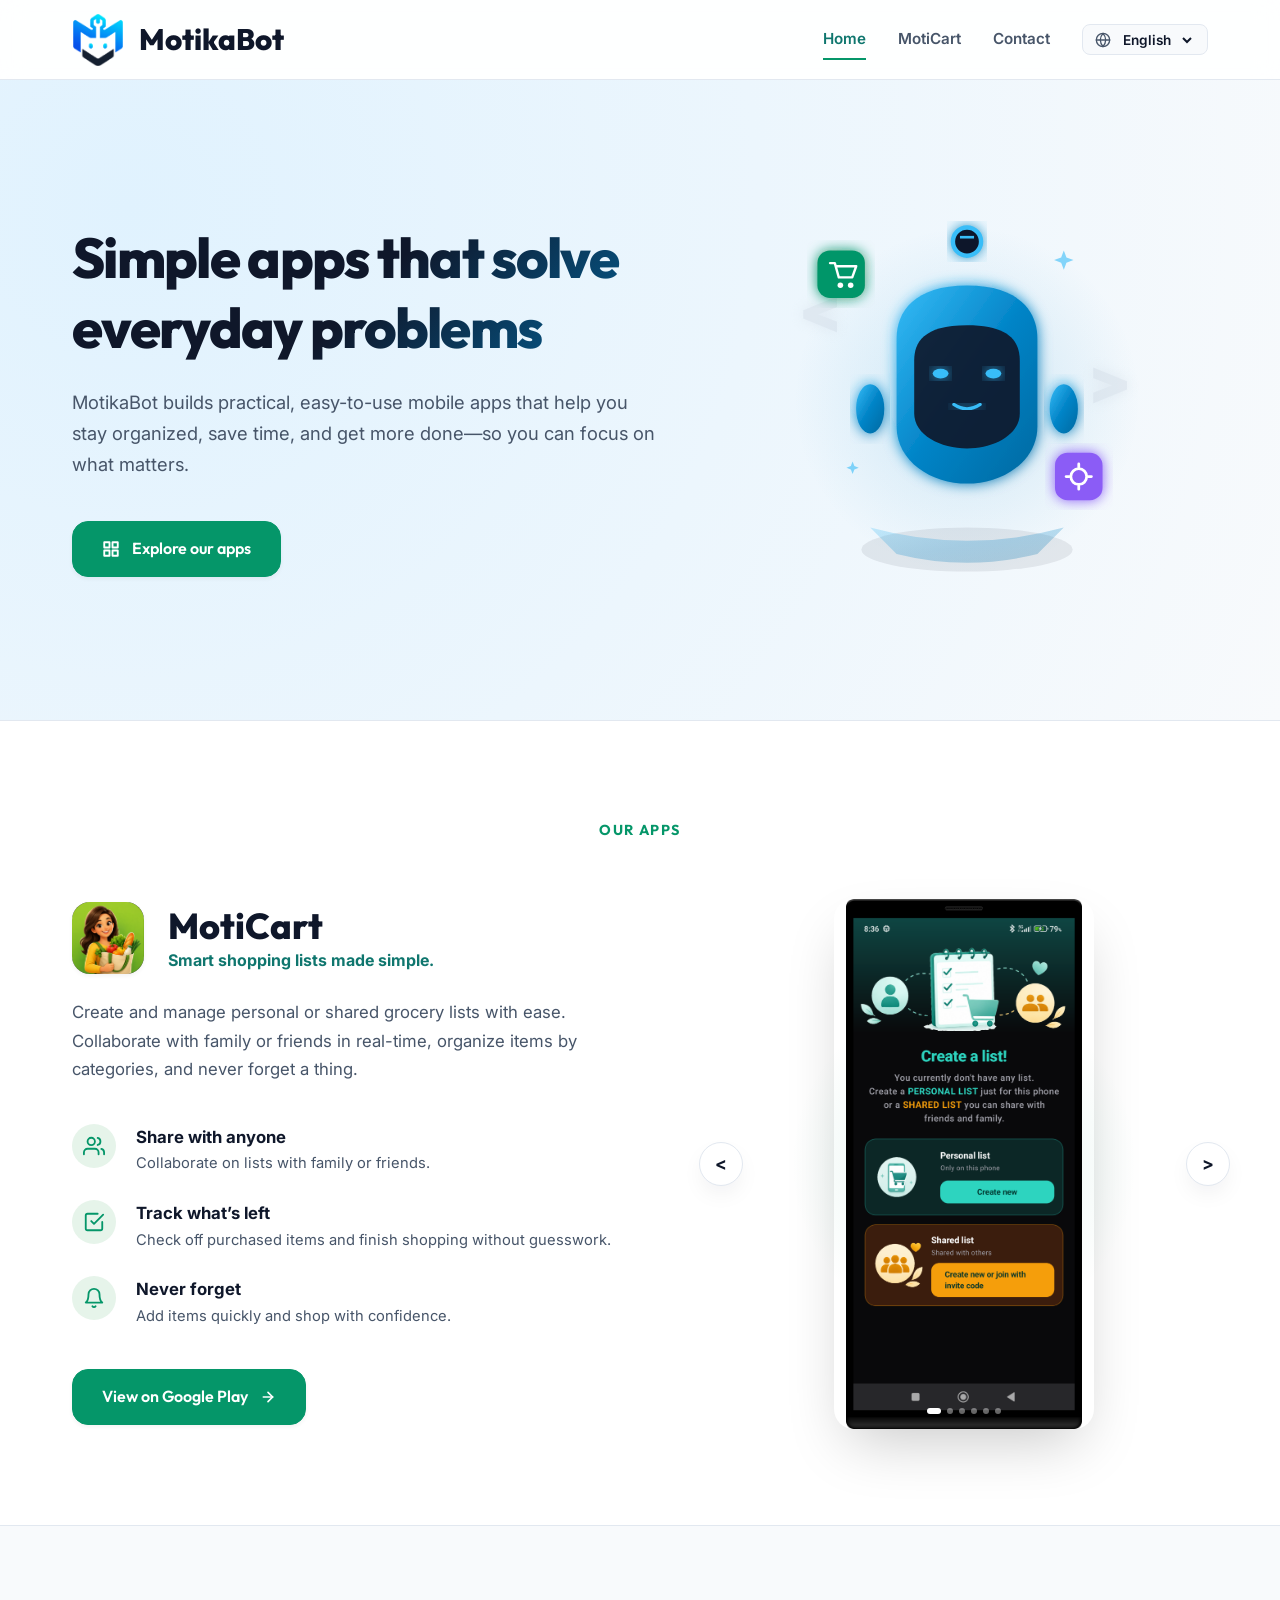
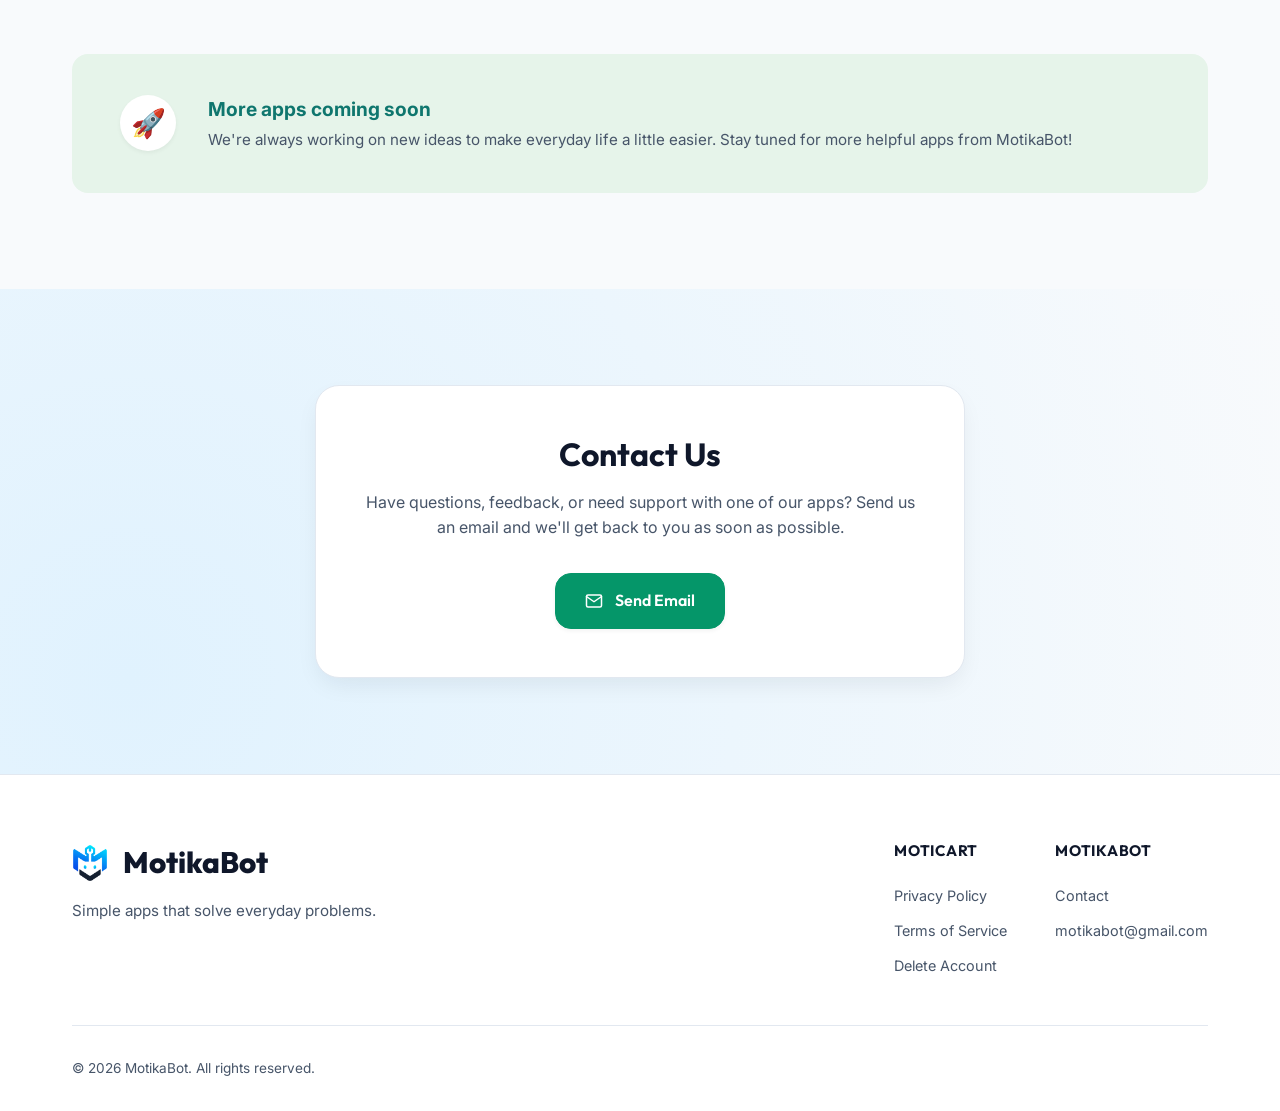
==== index.html @ f522ccb5 "Add files via upload" ====
<!DOCTYPE html>
<html lang="en">
<head>
  <meta charset="UTF-8">
  <meta name="viewport" content="width=device-width, initial-scale=1.0">
  <title>MotikaBot — Simple apps that solve everyday problems</title>
  <meta name="description" content="MotikaBot builds practical, easy-to-use mobile apps that help you stay organized, save time, and get more done. Check out our featured shopping list app, MotiCart.">
  
  <!-- SEO Meta Tags -->
  <meta property="og:title" content="MotikaBot — Simple apps that solve everyday problems">
  <meta property="og:description" content="MotikaBot builds practical, easy-to-use mobile apps that help you stay organized, save time, and get more done. Check out our featured shopping list app, MotiCart.">
  <meta property="og:type" content="website">
  <meta name="twitter:card" content="summary_large_image">
  
  <!-- CSS Link -->
  <link rel="stylesheet" href="css/style.css?v=1.2">
</head>
<body>

  <!-- --- Header / Navbar --- -->
  <header class="header">
    <div class="container header-container">
      <a href="#" class="logo">
        <!-- Prominent MotikaBot Logo Image -->
        <img src="assets/images/motikabot_logo.png" alt="MotikaBot Logo">
        <span>MotikaBot</span>
      </a>

      <!-- Desktop Nav -->
      <nav class="nav-menu">
        <a href="#" class="nav-link active" data-i18n="nav_home">Home</a>
        
        <!-- MotiCart Dropdown -->
        <div class="dropdown">
          <a href="#moticart-section" class="nav-link dropdown-toggle" data-i18n="nav_moticart">MotiCart <span style="font-size: 0.75rem; margin-left: 2px;">▾</span></a>
          <div class="dropdown-menu">
            <a href="#moticart-section" class="dropdown-item" data-i18n="nav_moticart_about">About MotiCart</a>
            <a href="moticart/privacy/" class="dropdown-item" data-i18n="nav_privacy">Privacy Policy</a>
            <a href="moticart/terms/" class="dropdown-item" data-i18n="nav_terms">Terms of Service</a>
            <a href="moticart/delete-account/" class="dropdown-item" data-i18n="nav_delete_account">Delete Account</a>
          </div>
        </div>
        
        <a href="#contact" class="nav-link" data-i18n="nav_contact">Contact</a>
        
        <!-- Language Switcher -->
        <div class="lang-selector-wrapper">
          <svg width="16" height="16" viewBox="0 0 24 24" fill="none" stroke="currentColor" stroke-width="2" stroke-linecap="round" stroke-linejoin="round" style="color: var(--color-text-muted);">
            <circle cx="12" cy="12" r="10"></circle>
            <line x1="2" y1="12" x2="22" y2="12"></line>
            <path d="M12 2a15.3 15.3 0 0 1 4 10 15.3 15.3 0 0 1-4 10 15.3 15.3 0 0 1-4-10 15.3 15.3 0 0 1 4-10z"></path>
          </svg>
          <select id="language-select" class="lang-select">
            <option value="en">English</option>
            <option value="sr">Srpski</option>
            <option value="es">Español</option>
            <option value="fr">Français</option>
            <option value="de">Deutsch</option>
          </select>
        </div>
      </nav>

      <!-- Hamburger mobile trigger -->
      <button class="mobile-menu-btn" id="mobile-menu-btn" aria-label="Toggle Menu">
        <span></span>
        <span></span>
        <span></span>
      </button>
    </div>
  </header>

  <!-- --- Mobile Navigation Drawer --- -->
  <div class="mobile-nav" id="mobile-nav">
    <a href="#" class="nav-link active" data-i18n="nav_home">Home</a>
    
    <!-- Mobile Dropdown -->
    <div class="dropdown">
      <a href="#" class="nav-link dropdown-toggle" data-i18n="nav_moticart">MotiCart <span style="font-size: 0.8rem; margin-left: 2px;">▾</span></a>
      <div class="dropdown-menu">
        <a href="#moticart-section" class="dropdown-item" data-i18n="nav_moticart_about">About MotiCart</a>
        <a href="moticart/privacy/" class="dropdown-item" data-i18n="nav_privacy">Privacy Policy</a>
        <a href="moticart/terms/" class="dropdown-item" data-i18n="nav_terms">Terms of Service</a>
        <a href="moticart/delete-account/" class="dropdown-item" data-i18n="nav_delete_account">Delete Account</a>
      </div>
    </div>
    
    <a href="#contact" class="nav-link" data-i18n="nav_contact">Contact</a>
    
    <!-- Mobile Language Selector -->
    <div class="lang-selector-wrapper" style="margin-top: 1rem; width: 150px; justify-content: center;">
      <svg width="16" height="16" viewBox="0 0 24 24" fill="none" stroke="currentColor" stroke-width="2" stroke-linecap="round" stroke-linejoin="round">
        <circle cx="12" cy="12" r="10"></circle>
        <line x1="2" y1="12" x2="22" y2="12"></line>
        <path d="M12 2a15.3 15.3 0 0 1 4 10 15.3 15.3 0 0 1-4 10 15.3 15.3 0 0 1-4-10 15.3 15.3 0 0 1 4-10z"></path>
      </svg>
      <select id="mobile-language-select" class="lang-select">
        <option value="en">English</option>
        <option value="sr">Srpski</option>
        <option value="es">Español</option>
        <option value="fr">Français</option>
        <option value="de">Deutsch</option>
      </select>
    </div>
  </div>

  <!-- --- Hero Section --- -->
  <section class="hero">
    <div class="container">
      <div class="hero-grid">
        <!-- Hero Left Content -->
        <div class="hero-content">
          <h1 class="hero-title" data-i18n="hero_title">Simple apps that solve everyday problems</h1>
          <p class="hero-subtitle" data-i18n="hero_subtitle">MotikaBot builds practical, easy-to-use mobile apps that help you stay organized, save time, and get more done—so you can focus on what matters.</p>
          <a href="#moticart-section" class="btn btn-primary">
            <svg width="18" height="18" viewBox="0 0 24 24" fill="none" stroke="currentColor" stroke-width="2.5" stroke-linecap="round" stroke-linejoin="round">
              <rect x="3" y="3" width="7" height="7"></rect>
              <rect x="14" y="3" width="7" height="7"></rect>
              <rect x="14" y="14" width="7" height="7"></rect>
              <rect x="3" y="14" width="7" height="7"></rect>
            </svg>
            <span data-i18n="hero_cta">Explore our apps</span>
          </a>
        </div>

        <!-- Hero Right Mascot (Robot Illustration) -->
        <div class="mascot-container">
          <div class="mascot-glow"></div>
          <!-- Custom Robot Mascot SVG -->
          <svg class="mascot-svg" viewBox="0 0 500 500" fill="none" xmlns="http://www.w3.org/2000/svg">
            <defs>
              <linearGradient id="body-grad" x1="0%" y1="0%" x2="100%" y2="100%">
                <stop offset="0%" stop-color="#38bdf8" />
                <stop offset="50%" stop-color="#0284c7" />
                <stop offset="100%" stop-color="#0369a1" />
              </linearGradient>
              <filter id="robot-glow" x="-20%" y="-20%" width="140%" height="140%">
                <feGaussianBlur stdDeviation="8" result="blur" />
                <feMerge>
                  <feMergeNode in="blur" />
                  <feMergeNode in="SourceGraphic" />
                </feMerge>
              </filter>
            </defs>
            
            <!-- Hovering Platform Shadow -->
            <ellipse cx="250" cy="420" rx="120" ry="25" fill="#0f172a" opacity="0.08" />
            <path d="M140 395 Q250 425 360 395 L330 425 Q250 445 170 425 Z" fill="url(#body-grad)" opacity="0.25" />
            
            <!-- Floating Code Shapes in background -->
            <text x="60" y="180" fill="#cbd5e1" font-family="'Outfit', sans-serif" font-size="80" font-weight="800" opacity="0.4" filter="url(#robot-glow)">&lt;</text>
            <text x="390" y="260" fill="#cbd5e1" font-family="'Outfit', sans-serif" font-size="80" font-weight="800" opacity="0.4" filter="url(#robot-glow)">&gt;</text>
            
            <!-- Floating App Icon Shapes -->
            <!-- Shopping Cart Icon Shape -->
            <g transform="translate(80, 80) scale(0.9)" filter="url(#robot-glow)">
              <rect x="0" y="0" width="60" height="60" rx="16" fill="#059669" />
              <path d="M16 16 L22 16 L27 34 L44 34 L49 20 L24 20" stroke="#ffffff" stroke-width="3" stroke-linecap="round" stroke-linejoin="round" fill="none" />
              <circle cx="29" cy="44" r="3.5" fill="#ffffff" />
              <circle cx="42" cy="44" r="3.5" fill="#ffffff" />
            </g>
            
            <!-- Gear Icon Shape -->
            <g transform="translate(350, 310) scale(0.9)" filter="url(#robot-glow)">
              <rect x="0" y="0" width="60" height="60" rx="16" fill="#8b5cf6" />
              <circle cx="30" cy="30" r="10" stroke="#ffffff" stroke-width="3.5" fill="none" />
              <path d="M30 14 V18 M30 42 V46 M14 30 H18 M42 30 H46" stroke="#ffffff" stroke-width="3.5" stroke-linecap="round" />
            </g>
            
            <!-- Floating Stars -->
            <path d="M360 80 L363 88 L371 91 L363 94 L360 102 L357 94 L349 91 L357 88 Z" fill="#38bdf8" opacity="0.6" />
            <path d="M120 320 L122 325 L127 327 L122 329 L120 334 L118 329 L113 327 L118 325 Z" fill="#38bdf8" opacity="0.6" />
            
            <!-- MAIN MASCOT ROBOT -->
            <g transform="translate(0, -10)">
              <!-- Arms (Floating) -->
              <ellipse cx="140" cy="270" rx="16" ry="28" fill="url(#body-grad)" filter="url(#robot-glow)" />
              <ellipse cx="360" cy="270" rx="16" ry="28" fill="url(#body-grad)" filter="url(#robot-glow)" />
              
              <!-- Robot Main Torso / Shield -->
              <path d="M170 190 C170 160 190 130 250 130 C310 130 330 160 330 190 L330 290 C330 330 290 355 250 355 C210 355 170 330 170 290 Z" fill="url(#body-grad)" filter="url(#robot-glow)" />
              <!-- Robot Face Screen -->
              <path d="M190 215 C190 195 200 175 250 175 C300 175 310 195 310 215 L310 275 C310 300 280 315 250 315 C220 315 190 300 190 275 Z" fill="#0f172a" opacity="0.9" />
              
              <!-- Wrench Antenna -->
              <path d="M250 90 V130" stroke="#38bdf8" stroke-width="8" stroke-linecap="round" filter="url(#robot-glow)" />
              <circle cx="250" cy="80" r="16" stroke="#38bdf8" stroke-width="5" fill="#0f172a" filter="url(#robot-glow)" />
              <path d="M242 75 L258 75" stroke="#38bdf8" stroke-width="3" />
              
              <!-- Cyan Glowing Eyes -->
              <ellipse cx="220" cy="230" rx="9" ry="5.5" fill="#38bdf8" filter="url(#robot-glow)" />
              <ellipse cx="280" cy="230" rx="9" ry="5.5" fill="#38bdf8" filter="url(#robot-glow)" />
              
              <!-- Smile -->
              <path d="M235 265 Q250 275 265 265" stroke="#38bdf8" stroke-width="3.5" stroke-linecap="round" fill="none" filter="url(#robot-glow)" />
            </g>
          </svg>
        </div>
      </div>
    </div>
  </section>

  <!-- --- MotiCart Showcase Section --- -->
  <section class="section app-showcase-section" id="moticart-section">
    <div class="container">
      <div class="text-center" style="margin-bottom: 3.5rem;">
        <span class="section-tag" data-i18n="featured_title">Our Apps</span>
      </div>

      <div class="app-showcase-grid">
        <!-- Left Side: App Details -->
        <div class="app-details">
          <div class="app-logo-title-group">
            <div class="app-icon-container">
              <img src="assets/images/moticart_icon.png" alt="MotiCart App Icon">
            </div>
            <div>
              <h2 class="app-info-title" data-i18n="app_name">MotiCart</h2>
              <span class="app-info-tagline" data-i18n="app_tagline">Smart shopping lists made simple.</span>
            </div>
          </div>
          <p class="app-description" data-i18n="app_description">Create and manage personal or shared grocery lists with ease. Collaborate with family or friends in real-time, organize items by categories, and never forget a thing.</p>
          
          <div class="app-highlights">
            <!-- Highlight 1 -->
            <div class="highlight-item">
              <div class="highlight-icon">
                <svg viewBox="0 0 24 24" fill="none" stroke="currentColor" stroke-width="2" stroke-linecap="round" stroke-linejoin="round">
                  <path d="M17 21v-2a4 4 0 0 0-4-4H5a4 4 0 0 0-4 4v2"></path>
                  <circle cx="9" cy="7" r="4"></circle>
                  <path d="M23 21v-2a4 4 0 0 0-3-3.87"></path>
                  <path d="M16 3.13a4 4 0 0 1 0 7.75"></path>
                </svg>
              </div>
              <div class="highlight-text-wrapper">
                <span class="highlight-title" data-i18n="highlight_share_title">Share with anyone</span>
                <span class="highlight-desc" data-i18n="highlight_share_desc">Collaborate on lists with family or friends.</span>
              </div>
            </div>

            <!-- Highlight 2 -->
            <div class="highlight-item">
              <div class="highlight-icon">
                <svg viewBox="0 0 24 24" fill="none" stroke="currentColor" stroke-width="2" stroke-linecap="round" stroke-linejoin="round">
                  <polyline points="9 11 12 14 22 4"></polyline>
                  <path d="M21 12v7a2 2 0 0 1-2 2H5a2 2 0 0 1-2-2V5a2 2 0 0 1 2-2h11"></path>
                </svg>
              </div>
              <div class="highlight-text-wrapper">
                <span class="highlight-title" data-i18n="highlight_organize_title">Stay organized</span>
                <span class="highlight-desc" data-i18n="highlight_organize_desc">Sort, categorize, and check off with ease.</span>
              </div>
            </div>

            <!-- Highlight 3 -->
            <div class="highlight-item">
              <div class="highlight-icon">
                <svg viewBox="0 0 24 24" fill="none" stroke="currentColor" stroke-width="2" stroke-linecap="round" stroke-linejoin="round">
                  <path d="M18 8A6 6 0 0 0 6 8c0 7-3 9-3 9h18s-3-2-3-9"></path>
                  <path d="M13.73 21a2 2 0 0 1-3.46 0"></path>
                </svg>
              </div>
              <div class="highlight-text-wrapper">
                <span class="highlight-title" data-i18n="highlight_forget_title">Never forget</span>
                <span class="highlight-desc" data-i18n="highlight_forget_desc">Add items quickly and shop with confidence.</span>
              </div>
            </div>
          </div>
          
          <div class="app-actions">
            <a href="https://play.google.com/store" target="_blank" class="btn btn-primary">
              <span data-i18n="btn_view_app">View on Google Play</span>
              <svg width="16" height="16" viewBox="0 0 24 24" fill="none" stroke="currentColor" stroke-width="2.5" stroke-linecap="round" stroke-linejoin="round">
                <line x1="5" y1="12" x2="19" y2="12"></line>
                <polyline points="12 5 19 12 12 19"></polyline>
              </svg>
            </a>
          </div>
        </div>
        
        <!-- Right Side: Phone Screenshot Slideshow (Directly displaying ekran1.png - ekran6.png) -->
        <div class="phone-container">
          <div class="phone-glow"></div>
          
          <!-- Navigation arrows on the sides -->
          <button class="phone-arrow phone-arrow-left" id="phone-arrow-left" aria-label="Previous screen">&lt;</button>
          
          <div class="phone-slider">
            <div class="phone-slider-track" id="phone-slider-track">
              <div class="phone-slide">
                <img src="assets/images/ekran1.png" alt="MotiCart Screen 1">
              </div>
              <div class="phone-slide">
                <img src="assets/images/ekran2.png" alt="MotiCart Screen 2">
              </div>
              <div class="phone-slide">
                <img src="assets/images/ekran3.png" alt="MotiCart Screen 3">
              </div>
              <div class="phone-slide">
                <img src="assets/images/ekran4.png" alt="MotiCart Screen 4">
              </div>
              <div class="phone-slide">
                <img src="assets/images/ekran5.png" alt="MotiCart Screen 5">
              </div>
              <div class="phone-slide">
                <img src="assets/images/ekran6.png" alt="MotiCart Screen 6">
              </div>
            </div>
            
            <!-- Indicators inside the screen -->
            <div class="phone-slider-dots" id="phone-slider-dots">
              <!-- Generated by JS -->
            </div>
          </div>
          
          <button class="phone-arrow phone-arrow-right" id="phone-arrow-right" aria-label="Next screen">&gt;</button>
        </div>
      </div>
    </div>
  </section>

  <!-- --- Upcoming Banner Section --- -->
  <section class="section" style="padding-top: 4rem;">
    <div class="container">
      <div class="upcoming-banner">
        <div class="upcoming-icon">🚀</div>
        <div class="upcoming-content">
          <div class="upcoming-header-text" data-i18n="upcoming_title">More apps coming soon</div>
          <p class="upcoming-desc" data-i18n="upcoming_text">We're always working on new ideas to make everyday life a little easier. Stay tuned for more helpful apps from MotikaBot!</p>
        </div>
      </div>
    </div>
  </section>

  <!-- --- Contact Section --- -->
  <section class="section contact-section" id="contact">
    <div class="container">
      <div class="contact-card text-center">
        <h2 class="contact-title" data-i18n="contact_title">Contact Us</h2>
        <p class="contact-text" data-i18n="contact_text">Have questions, feedback, or need support with one of our apps? Send us an email and we'll get back to you as soon as possible.</p>
        <a href="mailto:motikabot@gmail.com" class="btn btn-primary">
          <svg width="18" height="18" viewBox="0 0 24 24" fill="none" stroke="currentColor" stroke-width="2" stroke-linecap="round" stroke-linejoin="round">
            <path d="M4 4h16c1.1 0 2 .9 2 2v12c0 1.1-.9 2-2 2H4c-1.1 0-2-.9-2-2V6c0-1.1.9-2 2-2z"></path>
            <polyline points="22,6 12,13 2,6"></polyline>
          </svg>
          <span data-i18n="contact_btn">Send Email</span>
        </a>
      </div>
    </div>
  </section>

  <!-- --- Footer --- -->
  <footer class="footer">
    <div class="container">
      <div class="footer-top">
        <div class="footer-brand">
          <a href="#" class="logo" style="margin-bottom: 0.75rem;">
            <img src="assets/images/motikabot_logo.png" alt="MotikaBot Logo">
            <span>MotikaBot</span>
          </a>
          <p class="footer-tagline" data-i18n="footer_tagline">Simple apps that solve everyday problems.</p>
        </div>

        <div class="footer-links-group">
          <!-- App Legal columns -->
          <div class="footer-link-col">
            <span class="footer-link-col-title" data-i18n="app_name">MotiCart</span>
            <a href="moticart/privacy/" class="footer-link" data-i18n="nav_privacy">Privacy Policy</a>
            <a href="moticart/terms/" class="footer-link" data-i18n="nav_terms">Terms of Service</a>
            <a href="moticart/delete-account/" class="footer-link" data-i18n="nav_delete_account">Delete Account</a>
          </div>

          <!-- Developer columns -->
          <div class="footer-link-col">
            <span class="footer-link-col-title">MotikaBot</span>
            <a href="#contact" class="footer-link" data-i18n="nav_contact">Contact</a>
            <a href="mailto:motikabot@gmail.com" class="footer-link">motikabot@gmail.com</a>
          </div>
        </div>
      </div>

      <div class="footer-bottom">
        <span data-i18n="footer_copyright">© 2026 MotikaBot. All rights reserved.</span>
      </div>
    </div>
  </footer>

  <!-- --- Script Links --- -->
  <script src="js/translations.js"></script>
  <script src="js/app.js"></script>
</body>
</html>
---- css/style.css ----
/* --- Google Fonts --- */
@import url('https://fonts.googleapis.com/css2?family=Inter:wght@300;400;500;600;700&family=Outfit:wght@400;500;600;700;800&display=swap');

/* --- CSS Variables & Design Tokens --- */
:root {
  --font-title: 'Outfit', sans-serif;
  --font-body: 'Inter', sans-serif;

  /* Colors */
  --color-primary: #059669;
  /* Emerald Green */
  --color-primary-dark: #0f766e;
  /* Forest Green */
  --color-primary-light: #e6f4ea;
  /* Mint Light */
  --color-secondary: #0284c7;
  /* Cyber Blue */
  --color-secondary-dark: #0369a1;
  --color-secondary-light: #e0f2fe;

  --color-bg-light: #f8fafc;
  --color-bg-white: #ffffff;
  --color-text-dark: #0f172a;
  /* Slate 900 */
  --color-text-muted: #475569;
  /* Slate 600 */
  --color-border: #e2e8f0;
  /* Slate 200 */

  --shadow-sm: 0 2px 4px rgba(0, 0, 0, 0.05);
  --shadow-md: 0 10px 25px -5px rgba(15, 23, 42, 0.08);
  --shadow-lg: 0 20px 40px -15px rgba(15, 23, 42, 0.12);
  --shadow-phone: 0 25px 60px -15px rgba(0, 0, 0, 0.22);

  --radius-sm: 8px;
  --radius-md: 16px;
  --radius-lg: 24px;

  --transition-fast: 0.2s cubic-bezier(0.4, 0, 0.2, 1);
  --transition-normal: 0.3s cubic-bezier(0.4, 0, 0.2, 1);
}

/* --- Base & Reset --- */
* {
  box-sizing: border-box;
  margin: 0;
  padding: 0;
}

html {
  scroll-behavior: smooth;
}

body {
  font-family: var(--font-body);
  color: var(--color-text-dark);
  background-color: var(--color-bg-light);
  line-height: 1.6;
  overflow-x: hidden;
}

h1,
h2,
h3,
h4,
h5,
h6 {
  font-family: var(--font-title);
  font-weight: 700;
  line-height: 1.25;
}

a {
  text-decoration: none;
  color: inherit;
  transition: var(--transition-fast);
}

button,
input,
select {
  font-family: inherit;
  font-size: inherit;
  outline: none;
}

/* --- Layout Utilities --- */
.container {
  max-width: 1200px;
  margin: 0 auto;
  padding: 0 2rem;
}

.section {
  padding: 6rem 0;
}

.text-center {
  text-align: center;
}

/* --- Header & Navigation --- */
.header {
  position: sticky;
  top: 0;
  z-index: 100;
  background-color: rgba(255, 255, 255, 0.85);
  backdrop-filter: blur(12px);
  -webkit-backdrop-filter: blur(12px);
  border-bottom: 1px solid var(--color-border);
  height: 80px;
  display: flex;
  align-items: center;
  transition: var(--transition-fast);
}

.header-container {
  display: flex;
  align-items: center;
  justify-content: space-between;
  width: 100%;
}

.logo {
  display: flex;
  align-items: center;
  gap: 0.95rem; /* Larger gap for logo */
  font-size: 1.85rem; /* Prominent MotikaBot brand size */
  font-weight: 800;
  font-family: var(--font-title);
  color: var(--color-text-dark);
}

.logo svg, .logo img {
  width: 52px; /* Enlarged logo for better visibility */
  height: 52px;
  object-fit: contain;
  display: block;
}

.footer .logo svg, .footer .logo img {
  width: 36px;
  height: 36px;
}

.nav-menu {
  display: flex;
  align-items: center;
  gap: 2rem;
}

.nav-link {
  font-size: 0.95rem;
  font-weight: 600;
  color: var(--color-text-muted);
  position: relative;
  padding: 0.5rem 0;
}

.nav-link:hover,
.nav-link.active {
  color: var(--color-primary-dark);
}

.nav-link:not(.dropdown-toggle)::after {
  content: '';
  position: absolute;
  bottom: 0;
  left: 0;
  width: 0;
  height: 2px;
  background-color: var(--color-primary);
  transition: var(--transition-fast);
}

.nav-link:not(.dropdown-toggle):hover::after,
.nav-link:not(.dropdown-toggle).active::after {
  width: 100%;
}

/* --- Dropdown Menu System --- */
.dropdown {
  position: relative;
}

.dropdown-toggle {
  display: flex;
  align-items: center;
  gap: 0.25rem;
}

.dropdown-menu {
  display: none;
  position: absolute;
  top: 100%; /* No hover gap */
  left: 0;
  background-color: var(--color-bg-white);
  min-width: 200px;
  box-shadow: var(--shadow-md);
  border: 1px solid var(--color-border);
  border-radius: var(--radius-sm);
  padding: 0.5rem 0;
  z-index: 1000;
  opacity: 0;
  transform: translateY(10px);
  transition: opacity 0.2s cubic-bezier(0.4, 0, 0.2, 1), transform 0.2s cubic-bezier(0.4, 0, 0.2, 1);
}

.dropdown-menu::before {
  content: '';
  position: absolute;
  top: -15px; /* Bridge hover trigger gap */
  left: 0;
  width: 100%;
  height: 15px;
  background: transparent;
}

.dropdown:hover .dropdown-menu {
  display: block;
  opacity: 1;
  transform: translateY(0);
}

.dropdown-item {
  display: block;
  padding: 0.6rem 1.2rem;
  font-size: 0.9rem;
  color: var(--color-text-muted);
  font-weight: 500;
  transition: var(--transition-fast);
}

.dropdown-item:hover {
  background-color: var(--color-bg-light);
  color: var(--color-primary-dark);
}

/* Language Selectors */
.lang-selector-wrapper {
  display: flex;
  align-items: center;
  gap: 0.5rem;
  background: var(--color-bg-light);
  border: 1px solid var(--color-border);
  padding: 0.35rem 0.75rem;
  border-radius: var(--radius-sm);
  transition: var(--transition-fast);
}

.lang-selector-wrapper:hover {
  border-color: var(--color-primary);
}

.lang-select {
  border: none;
  background: transparent;
  color: var(--color-text-dark);
  font-weight: 600;
  font-size: 0.85rem;
  cursor: pointer;
}

/* Hamburger button */
.mobile-menu-btn {
  display: none;
  background: none;
  border: none;
  cursor: pointer;
  padding: 0.5rem;
  z-index: 101;
}

.mobile-menu-btn span {
  display: block;
  width: 24px;
  height: 2px;
  background-color: var(--color-text-dark);
  margin: 5px 0;
  transition: var(--transition-normal);
}

.mobile-menu-btn.open span:nth-child(1) {
  transform: translateY(7px) rotate(45deg);
}

.mobile-menu-btn.open span:nth-child(2) {
  opacity: 0;
}

.mobile-menu-btn.open span:nth-child(3) {
  transform: translateY(-7px) rotate(-45deg);
}

/* Mobile Nav Overlay */
.mobile-nav {
  position: fixed;
  top: 80px;
  left: 0;
  width: 100%;
  height: calc(100vh - 80px);
  background-color: var(--color-bg-white);
  z-index: 99;
  display: flex;
  flex-direction: column;
  align-items: center;
  padding: 2rem;
  gap: 1.5rem;
  transform: translateY(-100%);
  opacity: 0;
  visibility: hidden;
  transition: all 0.4s cubic-bezier(0.4, 0, 0.2, 1);
  border-top: 1px solid var(--color-border);
  overflow-y: auto;
}

.mobile-nav.active {
  transform: translateY(0);
  opacity: 1;
  visibility: visible;
}

.mobile-nav .nav-link {
  font-size: 1.15rem;
  width: 100%;
  text-align: center;
}

.mobile-nav .dropdown {
  width: 100%;
  text-align: center;
  display: flex;
  flex-direction: column;
  align-items: center;
}

.mobile-nav .dropdown-menu {
  position: static;
  display: none;
  width: 100%;
  box-shadow: none;
  border: none;
  background-color: var(--color-bg-light);
  opacity: 1;
  transform: none;
  padding: 0.5rem 0;
  border-radius: var(--radius-sm);
  margin-top: 0.5rem;
}

.mobile-nav .dropdown.active .dropdown-menu {
  display: block;
}

/* --- Hero Section --- */
.hero {
  position: relative;
  background: radial-gradient(circle at 10% 20%, #e0f2fe 0%, #f8fafc 100%);
  overflow: hidden;
  min-height: calc(80vh - 80px);
  display: flex;
  align-items: center;
  padding: 2rem 0;
}

.hero-grid {
  display: grid;
  grid-template-columns: 1.1fr 0.9fr;
  align-items: center;
  gap: 4rem;
  width: 100%;
}

.hero-content {
  max-width: 600px;
}

.hero-title {
  font-size: 3.5rem;
  font-weight: 800;
  letter-spacing: -0.03em;
  color: var(--color-text-dark);
  margin-bottom: 1.5rem;
  background: linear-gradient(135deg, var(--color-text-dark) 50%, var(--color-secondary-dark));
  -webkit-background-clip: text;
  -webkit-text-fill-color: transparent;
}

.hero-subtitle {
  font-size: 1.15rem;
  color: var(--color-text-muted);
  margin-bottom: 2.5rem;
  line-height: 1.7;
}

/* --- Mascot / Robot Illustration --- */
.mascot-container {
  display: flex;
  justify-content: center;
  align-items: center;
  position: relative;
  width: 100%;
  max-width: 440px;
  margin: 0 auto;
}

.mascot-glow {
  position: absolute;
  width: 350px;
  height: 350px;
  background: radial-gradient(circle, rgba(2, 132, 199, 0.15) 0%, rgba(255, 255, 255, 0) 70%);
  z-index: 1;
}

.mascot-svg {
  width: 100%;
  height: auto;
  z-index: 2;
  animation: robotFloat 6s ease-in-out infinite;
}

@keyframes robotFloat {
  0% {
    transform: translateY(0px);
  }

  50% {
    transform: translateY(-15px) rotate(1deg);
  }

  100% {
    transform: translateY(0px);
  }
}

/* --- General Buttons --- */
.btn {
  display: inline-flex;
  align-items: center;
  justify-content: center;
  gap: 0.75rem;
  padding: 0.9rem 1.8rem;
  font-weight: 600;
  border-radius: var(--radius-md);
  cursor: pointer;
  transition: all var(--transition-normal);
  font-family: var(--font-title);
  box-shadow: var(--shadow-sm);
}

.btn-primary {
  background-color: var(--color-primary);
  color: var(--color-bg-white);
  border: 1px solid var(--color-primary);
}

.btn-primary:hover {
  background-color: var(--color-primary-dark);
  border-color: var(--color-primary-dark);
  transform: translateY(-2px);
  box-shadow: 0 10px 20px rgba(5, 150, 105, 0.2);
}

.btn-outline {
  background-color: transparent;
  color: var(--color-primary);
  border: 1px solid var(--color-primary);
}

.btn-outline:hover {
  background-color: var(--color-primary-light);
  transform: translateY(-2px);
}

/* --- MotiCart Showcase Section --- */
.app-showcase-section {
  background-color: var(--color-bg-white);
  border-top: 1px solid var(--color-border);
  border-bottom: 1px solid var(--color-border);
}

.section-tag {
  font-family: var(--font-title);
  color: var(--color-primary);
  font-weight: 700;
  font-size: 0.9rem;
  text-transform: uppercase;
  letter-spacing: 0.1em;
  margin-bottom: 0.75rem;
}

.app-showcase-grid {
  display: grid;
  grid-template-columns: 1.2fr 1fr;
  gap: 4rem;
  align-items: center;
}

.app-details {
  display: flex;
  flex-direction: column;
}

.app-logo-title-group {
  display: flex;
  align-items: center;
  gap: 1.5rem;
  margin-bottom: 1.5rem;
}

.app-icon-container {
  width: 72px;
  height: 72px;
  border-radius: 18px;
  overflow: hidden;
  box-shadow: var(--shadow-sm);
  background-color: var(--color-primary-light);
  flex-shrink: 0;
}

.app-icon-container img {
  width: 100%;
  height: 100%;
  object-fit: cover;
}

.app-info-title {
  font-size: 2.25rem;
  font-weight: 800;
  color: var(--color-text-dark);
}

.app-info-tagline {
  font-size: 1rem;
  color: var(--color-primary-dark);
  font-weight: 700;
  margin-top: 2px;
}

.app-description {
  color: var(--color-text-muted);
  font-size: 1.05rem;
  line-height: 1.7;
  margin-bottom: 2.5rem;
}

/* Features checklist grid on the left */
.app-highlights {
  display: flex;
  flex-direction: column;
  gap: 1.5rem;
  margin-bottom: 2.5rem;
}

.highlight-item {
  display: flex;
  gap: 1.25rem;
}

.highlight-icon {
  width: 44px;
  height: 44px;
  border-radius: 50%;
  background-color: var(--color-primary-light);
  color: var(--color-primary);
  display: flex;
  align-items: center;
  justify-content: center;
  font-size: 1.25rem;
  flex-shrink: 0;
}

.highlight-icon svg {
  width: 22px;
  height: 22px;
}

.highlight-text-wrapper {
  display: flex;
  flex-direction: column;
}

.highlight-title {
  font-size: 1.05rem;
  font-weight: 700;
  color: var(--color-text-dark);
  margin-bottom: 2px;
}

.highlight-desc {
  font-size: 0.92rem;
  color: var(--color-text-muted);
}

.app-actions {
  display: flex;
  gap: 1rem;
}

/* --- iPhone Mockup Styling (Emerald Theme) --- */
.phone-container {
  display: flex;
  justify-content: center;
  align-items: center;
  position: relative;
}

.phone-glow {
  position: absolute;
  width: 350px;
  height: 350px;
  background: radial-gradient(circle, rgba(5, 150, 105, 0.12) 0%, rgba(255, 255, 255, 0) 70%);
  z-index: 1;
}

.phone-mockup {
  position: relative;
  width: 310px;
  height: 610px;
  background-color: #0f172a;
  border-radius: 40px;
  padding: 10px;
  box-shadow: var(--shadow-phone);
  z-index: 2;
  border: 4px solid #1e293b;
}

.phone-notch {
  position: absolute;
  top: 18px;
  left: 50%;
  transform: translateX(-50%);
  width: 110px;
  height: 24px;
  background-color: #0f172a;
  border-bottom-left-radius: 16px;
  border-bottom-right-radius: 16px;
  z-index: 10;
  display: flex;
  justify-content: center;
  align-items: center;
}

.phone-notch::before {
  content: '';
  width: 40px;
  height: 4px;
  background-color: #334155;
  border-radius: 2px;
  margin-bottom: 2px;
}

.phone-screen {
  width: 100%;
  height: 100%;
  background-color: var(--color-bg-white);
  border-radius: 32px;
  overflow: hidden;
  position: relative;
  display: flex;
  flex-direction: column;
}

/* Mockup Slide Show inside Phone */
.phone-slider {
  position: relative;
  width: 260px;
  height: 530px;
  overflow: hidden;
  border-radius: 20px;
  box-shadow: var(--shadow-phone);
  z-index: 2;
  background-color: transparent;
}

.phone-slider-track {
  display: flex;
  width: 600%; /* 6 slides */
  height: 100%;
  transition: transform 0.5s cubic-bezier(0.4, 0, 0.2, 1);
}

.phone-slide {
  width: 16.6666%; /* 100% / 6 */
  height: 100%;
  flex-shrink: 0;
}

.phone-slide img {
  width: 100%;
  height: 100%;
  object-fit: contain; /* Render entire screenshot without crop */
  display: block;
}

/* Dots inside phone */
.phone-slider-dots {
  position: absolute;
  bottom: 15px; /* Sits cleanly above the bottom margin */
  left: 50%;
  transform: translateX(-50%);
  display: flex;
  gap: 6px;
  z-index: 10;
}

.phone-slider-dot {
  width: 6px;
  height: 6px;
  border-radius: 50%;
  background-color: rgba(255, 255, 255, 0.4);
  cursor: pointer;
  transition: all var(--transition-fast);
}

.phone-slider-dot.active {
  background-color: #ffffff;
  width: 14px;
  border-radius: 3px;
}

/* Arrows outside phone mockup container */
.phone-arrow {
  position: absolute;
  top: 50%;
  transform: translateY(-50%);
  width: 44px;
  height: 44px;
  background-color: var(--color-bg-white);
  border: 1px solid var(--color-border);
  box-shadow: var(--shadow-md);
  border-radius: 50%;
  display: flex;
  align-items: center;
  justify-content: center;
  font-weight: bold;
  font-size: 1.1rem;
  cursor: pointer;
  z-index: 15;
  transition: all var(--transition-fast);
  color: var(--color-text-dark);
}

.phone-arrow:hover {
  background-color: var(--color-primary-light);
  color: var(--color-primary);
  border-color: var(--color-primary);
  box-shadow: 0 4px 12px rgba(5, 150, 105, 0.15);
}

.phone-arrow-left {
  left: -22px;
}

.phone-arrow-right {
  right: -22px;
}

.phone-status-bar {
  height: 36px;
  padding: 0 24px;
  display: flex;
  align-items: flex-end;
  justify-content: space-between;
  font-size: 0.72rem;
  font-weight: 600;
  color: var(--color-bg-white);
  z-index: 5;
  background-color: #064e3b;
  /* Dark Green */
}

.phone-status-icons {
  display: flex;
  gap: 6px;
  align-items: center;
}

.phone-app-header {
  background-color: #064e3b;
  /* Matches app screenshot */
  color: var(--color-bg-white);
  padding: 0.5rem 1.2rem 1.2rem 1.2rem;
  display: flex;
  flex-direction: column;
  gap: 0.75rem;
}

.phone-app-topbar {
  display: flex;
  justify-content: space-between;
  align-items: center;
}

.phone-app-title {
  font-family: var(--font-title);
  font-size: 1.4rem;
  font-weight: 700;
  display: flex;
  align-items: center;
  gap: 4px;
}

.phone-app-user {
  width: 30px;
  height: 30px;
  background-color: rgba(255, 255, 255, 0.15);
  border-radius: 50%;
  display: flex;
  justify-content: center;
  align-items: center;
  color: var(--color-bg-white);
  cursor: pointer;
  transition: var(--transition-fast);
}

.phone-app-user:hover {
  background-color: rgba(255, 255, 255, 0.25);
}

.phone-add-bar {
  display: flex;
  background-color: rgba(255, 255, 255, 0.12);
  border-radius: var(--radius-sm);
  overflow: hidden;
  padding: 3px;
}

.phone-add-input {
  flex: 1;
  background: transparent;
  border: none;
  padding: 0.4rem 0.6rem;
  color: var(--color-bg-white);
  font-size: 0.85rem;
}

.phone-add-input::placeholder {
  color: rgba(255, 255, 255, 0.5);
}

.phone-app-addbtn {
  background-color: var(--color-bg-white);
  color: #064e3b;
  border: none;
  width: 26px;
  height: 26px;
  border-radius: 50%;
  display: flex;
  align-items: center;
  justify-content: center;
  font-weight: 800;
  font-size: 1.1rem;
  cursor: pointer;
}

.phone-list-area {
  flex: 1;
  overflow-y: auto;
  padding: 1.25rem 1rem;
  background-color: #f1f5f9;
  /* Slate 100 */
  display: flex;
  flex-direction: column;
  gap: 1.25rem;
  scrollbar-width: none;
  -ms-overflow-style: none;
}

.phone-list-area::-webkit-scrollbar {
  display: none;
  /* Hide scrollbar completely */
}

.demo-category-header {
  font-size: 0.75rem;
  font-weight: 700;
  color: #475569;
  letter-spacing: 0.05em;
  margin-bottom: 0.5rem;
  padding-left: 4px;
}

.demo-item {
  display: flex;
  align-items: center;
  justify-content: space-between;
  background-color: var(--color-bg-white);
  padding: 0.75rem 1rem;
  border-radius: 12px;
  border: 1px solid rgba(226, 232, 240, 0.8);
  box-shadow: 0 4px 6px -1px rgba(0, 0, 0, 0.05);
  cursor: pointer;
  transition: all var(--transition-fast);
  margin-bottom: 0.5rem;
}

.demo-item:hover {
  transform: translateY(-1px);
  box-shadow: 0 6px 12px -2px rgba(0, 0, 0, 0.08);
}

.demo-item-left {
  display: flex;
  align-items: center;
  gap: 0.85rem;
}

/* Circular check circle matching mockup */
.demo-checkbox {
  width: 22px;
  height: 22px;
  border: 2px solid #cbd5e1;
  /* slate 300 */
  border-radius: 50%;
  display: flex;
  align-items: center;
  justify-content: center;
  font-size: 0.65rem;
  color: transparent;
  background-color: transparent;
  transition: all var(--transition-fast);
  flex-shrink: 0;
}

.demo-item.checked .demo-checkbox {
  background-color: #059669;
  border-color: #059669;
  color: #ffffff;
}

.demo-item-label {
  font-size: 0.9rem;
  color: var(--color-text-dark);
  font-weight: 500;
  transition: var(--transition-fast);
}

.demo-item.checked .demo-item-label {
  text-decoration: line-through;
  color: #94a3b8;
  /* slate 400 */
}

.demo-item-emoji {
  font-size: 1.1rem;
  flex-shrink: 0;
}

.phone-home-indicator {
  position: absolute;
  bottom: 8px;
  left: 50%;
  transform: translateX(-50%);
  width: 120px;
  height: 4px;
  background-color: #64748b;
  border-radius: 2px;
  z-index: 10;
}

/* --- MotiCart Screenshots Carousel --- */
.carousel-section {
  padding: 4rem 0;
  background-color: var(--color-bg-light);
  border-bottom: 1px solid var(--color-border);
}

.carousel-container {
  position: relative;
  display: flex;
  align-items: center;
  justify-content: center;
  max-width: 320px;
  width: 100%;
  margin: 0 auto;
}

.carousel-track-wrapper {
  overflow: hidden;
  width: 100%;
  border-radius: var(--radius-md);
  box-shadow: var(--shadow-md);
  border: 1px solid var(--color-border);
  background: #ffffff;
}

.carousel-track {
  display: flex;
  transition: transform 0.5s cubic-bezier(0.4, 0, 0.2, 1);
}

.carousel-slide {
  flex: 0 0 100%;
  display: flex;
  justify-content: center;
  align-items: center;
  padding: 0.5rem;
  background-color: #ffffff;
}

.carousel-slide img {
  width: 100%;
  height: auto;
  max-height: 460px;
  border-radius: 12px;
  object-fit: contain;
}

.carousel-btn {
  position: absolute;
  top: 50%;
  transform: translateY(-50%);
  width: 44px;
  height: 44px;
  border-radius: 50%;
  background-color: var(--color-bg-white);
  border: 1px solid var(--color-border);
  box-shadow: var(--shadow-md);
  color: var(--color-text-dark);
  font-weight: bold;
  font-size: 1.1rem;
  cursor: pointer;
  z-index: 10;
  display: flex;
  align-items: center;
  justify-content: center;
  transition: all var(--transition-fast);
}

.carousel-btn:hover {
  background-color: var(--color-primary-light);
  color: var(--color-primary);
  border-color: var(--color-primary);
  box-shadow: 0 4px 12px rgba(5, 150, 105, 0.15);
}

.prev-btn {
  left: -22px;
}

.next-btn {
  right: -22px;
}

.carousel-dots {
  display: flex;
  justify-content: center;
  gap: 0.5rem;
  margin-top: 1.5rem;
}

.carousel-dot {
  width: 8px;
  height: 8px;
  border-radius: 50%;
  background-color: var(--color-border);
  cursor: pointer;
  transition: all var(--transition-fast);
}

.carousel-dot.active {
  background-color: var(--color-primary);
  width: 20px;
  border-radius: 4px;
}

/* --- Upcoming Banner --- */
.upcoming-banner {
  background-color: var(--color-primary-light);
  border-radius: var(--radius-md);
  padding: 2.5rem 3rem;
  margin-top: 4rem;
  display: flex;
  align-items: center;
  gap: 2rem;
}

.upcoming-icon {
  width: 56px;
  height: 56px;
  background-color: var(--color-bg-white);
  border-radius: 50%;
  display: flex;
  align-items: center;
  justify-content: center;
  font-size: 1.75rem;
  flex-shrink: 0;
  box-shadow: var(--shadow-sm);
}

.upcoming-content {
  flex: 1;
}

.upcoming-header-text {
  font-size: 1.2rem;
  font-weight: 700;
  color: var(--color-primary-dark);
  margin-bottom: 4px;
}

.upcoming-desc {
  font-size: 0.95rem;
  color: var(--color-text-muted);
}

/* --- Contact Section --- */
.contact-section {
  background: radial-gradient(circle at 10% 80%, #e0f2fe 0%, #f8fafc 100%);
  border-bottom: 1px solid var(--color-border);
}

.contact-card {
  max-width: 650px;
  margin: 0 auto;
  background-color: var(--color-bg-white);
  border: 1px solid var(--color-border);
  border-radius: var(--radius-lg);
  padding: 3rem;
  box-shadow: var(--shadow-md);
}

.contact-title {
  font-size: 2rem;
  margin-bottom: 1rem;
}

.contact-text {
  color: var(--color-text-muted);
  margin-bottom: 2rem;
}

/* --- Footer --- */
.footer {
  background-color: var(--color-bg-white);
  padding: 4rem 0 2rem 0;
}

.footer-top {
  display: flex;
  justify-content: space-between;
  align-items: flex-start;
  flex-wrap: wrap;
  gap: 3rem;
  padding-bottom: 3rem;
  border-bottom: 1px solid var(--color-border);
}

.footer-brand {
  max-width: 320px;
}

.footer-brand .logo {
  margin-bottom: 1rem;
}

.footer-tagline {
  color: var(--color-text-muted);
  font-size: 0.95rem;
}

.footer-links-group {
  display: flex;
  gap: 3rem;
}

.footer-link-col {
  display: flex;
  flex-direction: column;
  gap: 0.75rem;
}

.footer-link-col-title {
  font-family: var(--font-title);
  font-weight: 700;
  font-size: 0.95rem;
  color: var(--color-text-dark);
  text-transform: uppercase;
  letter-spacing: 0.05em;
  margin-bottom: 0.5rem;
}

.footer-link {
  font-size: 0.9rem;
  color: var(--color-text-muted);
}

.footer-link:hover {
  color: var(--color-primary);
}

.footer-bottom {
  padding-top: 2rem;
  display: flex;
  justify-content: space-between;
  align-items: center;
  flex-wrap: wrap;
  gap: 1.5rem;
  font-size: 0.85rem;
  color: var(--color-text-muted);
}

/* --- Legal/Document Pages Layout --- */
.legal-wrapper {
  max-width: 800px;
  margin: 4rem auto;
  padding: 3rem;
  background-color: var(--color-bg-white);
  border: 1px solid var(--color-border);
  border-radius: var(--radius-lg);
  box-shadow: var(--shadow-sm);
}

.legal-back-link {
  display: inline-flex;
  align-items: center;
  gap: 0.5rem;
  color: var(--color-primary);
  font-weight: 600;
  font-family: var(--font-title);
  margin-bottom: 2rem;
}

.legal-back-link:hover {
  color: var(--color-primary-dark);
  transform: translateX(-3px);
}

.legal-content h1 {
  font-size: 2.25rem;
  margin-bottom: 0.5rem;
  color: var(--color-text-dark);
}

.legal-content .meta {
  color: var(--color-text-muted);
  font-size: 0.9rem;
  margin-bottom: 2rem;
  padding-bottom: 1.5rem;
  border-bottom: 1px solid var(--color-border);
}

.legal-content h2 {
  font-size: 1.5rem;
  margin-top: 2rem;
  margin-bottom: 1rem;
  color: var(--color-text-dark);
}

.legal-content h3 {
  font-size: 1.15rem;
  margin-top: 1.5rem;
  margin-bottom: 0.75rem;
  color: var(--color-text-dark);
}

.legal-content p {
  margin-bottom: 1.25rem;
  color: var(--color-text-muted);
  line-height: 1.7;
}

.legal-content ul,
.legal-content ol {
  margin-bottom: 1.25rem;
  padding-left: 1.5rem;
  color: var(--color-text-muted);
}

.legal-content li {
  margin-bottom: 0.5rem;
  line-height: 1.6;
}

.legal-content blockquote {
  border-left: 4px solid var(--color-primary);
  background-color: var(--color-bg-light);
  padding: 1rem 1.5rem;
  margin-bottom: 1.5rem;
  border-radius: 0 var(--radius-sm) var(--radius-sm) 0;
}

.legal-content blockquote p {
  margin-bottom: 0;
  font-style: italic;
}

/* --- Responsive Breakpoints --- */

@media (max-width: 1024px) {
  .hero-title {
    font-size: 3rem;
  }

  .app-showcase-grid {
    grid-template-columns: 1fr;
    gap: 3.5rem;
  }

  .phone-container {
    order: 2;
  }
}

@media (max-width: 768px) {
  .header {
    height: 70px;
  }

  .mobile-nav {
    top: 70px;
    height: calc(100vh - 70px);
  }

  .nav-menu {
    display: none;
    /* Hide on mobile */
  }

  .mobile-menu-btn {
    display: block;
    /* Show on mobile */
  }

  .hero-grid {
    grid-template-columns: 1fr;
    gap: 3rem;
    text-align: center;
  }

  .hero-content {
    margin: 0 auto;
  }

  .hero-title {
    font-size: 2.5rem;
  }

  .mascot-container {
    order: 2;
    /* Put mascot below text on mobile */
  }

  .upcoming-banner {
    flex-direction: column;
    text-align: center;
    padding: 2rem;
  }

  .app-logo-title-group {
    flex-direction: column;
    text-align: center;
    gap: 1rem;
  }

  .app-actions {
    flex-direction: column;
    width: 100%;
  }

  .app-actions .btn {
    width: 100%;
  }

  .contact-card {
    padding: 2rem;
  }

  .legal-wrapper {
    margin: 2rem 1rem;
    padding: 2rem 1.5rem;
  }
}

@media (max-width: 480px) {
  .container {
    padding: 0 1.25rem;
  }

  .section {
    padding: 4rem 0;
  }

  .hero-title {
    font-size: 2.1rem;
  }

  .footer-links-group {
    flex-direction: column;
    gap: 2rem;
  }
}
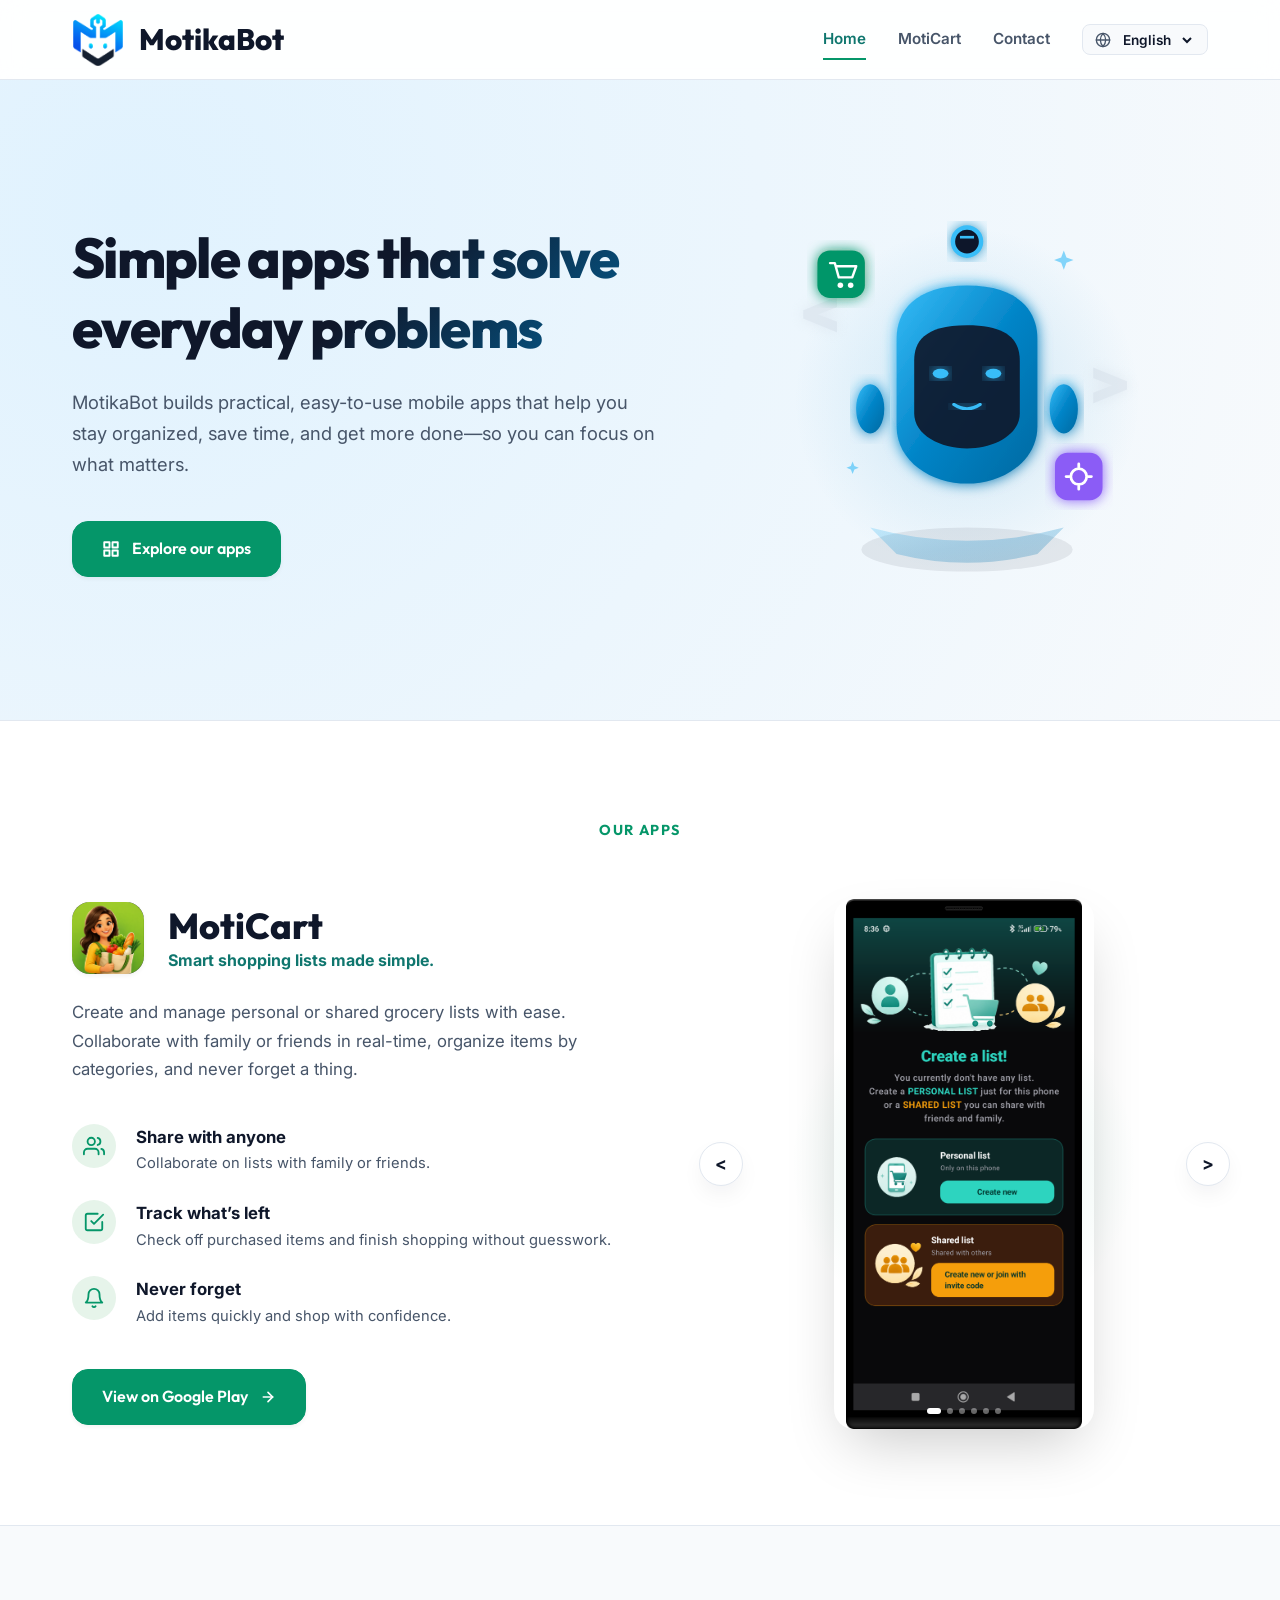
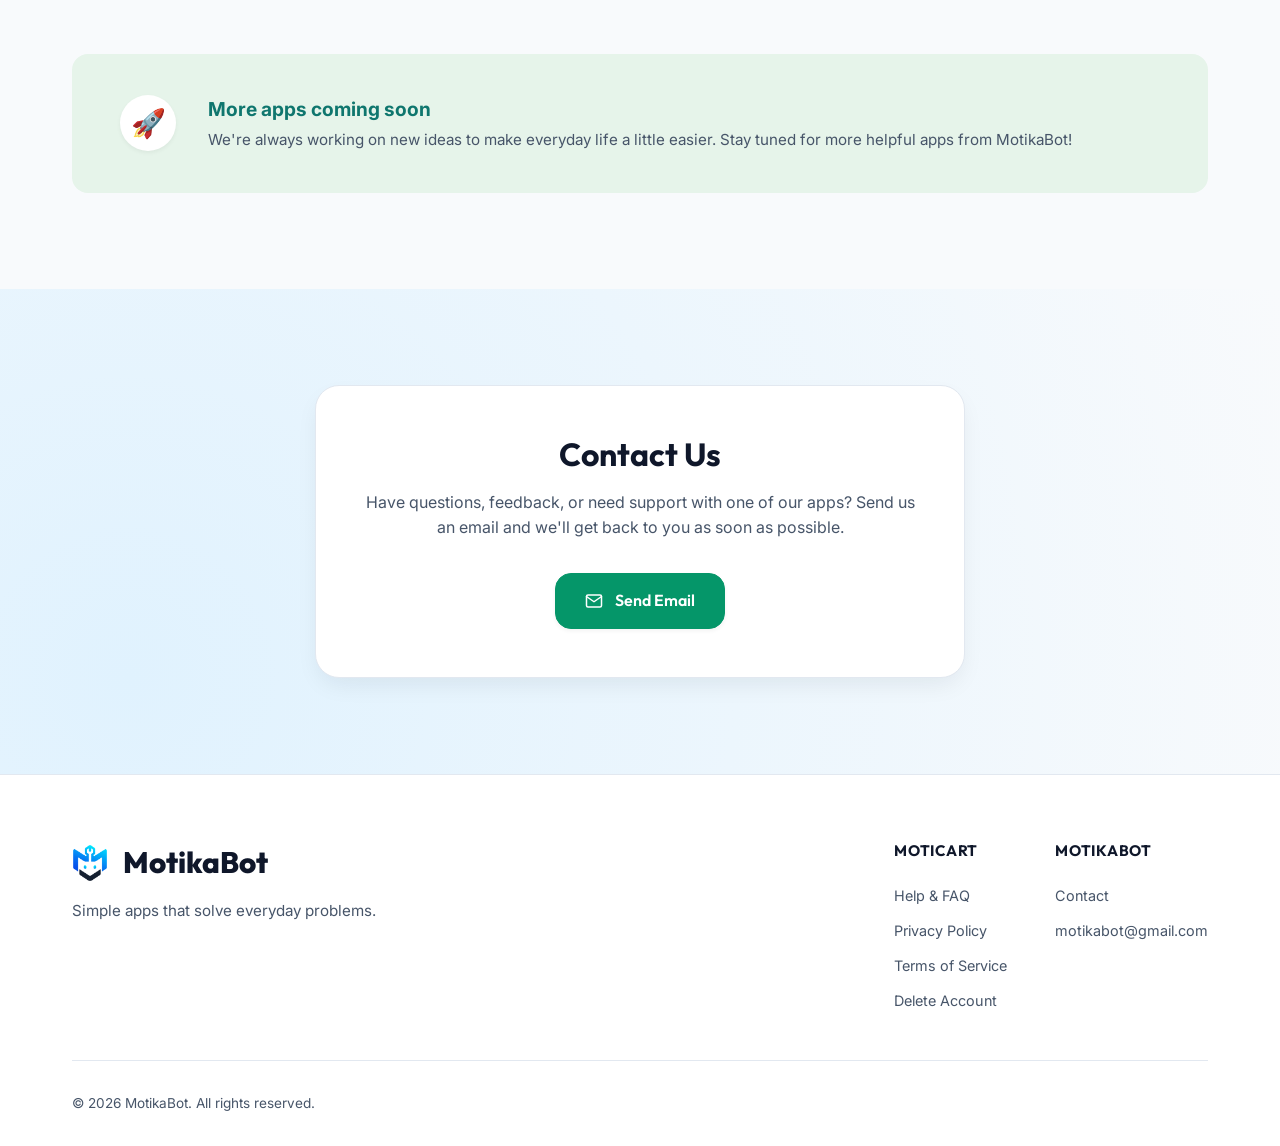
==== commit 4253a789: "Add files via upload" ====
--- a/index.html
+++ b/index.html
@@ -35,6 +35,7 @@
           <a href="#moticart-section" class="nav-link dropdown-toggle" data-i18n="nav_moticart">MotiCart <span style="font-size: 0.75rem; margin-left: 2px;">▾</span></a>
           <div class="dropdown-menu">
             <a href="#moticart-section" class="dropdown-item" data-i18n="nav_moticart_about">About MotiCart</a>
+            <a href="moticart/faq/" class="dropdown-item" data-i18n="nav_faq">Help & FAQ</a>
             <a href="moticart/privacy/" class="dropdown-item" data-i18n="nav_privacy">Privacy Policy</a>
             <a href="moticart/terms/" class="dropdown-item" data-i18n="nav_terms">Terms of Service</a>
             <a href="moticart/delete-account/" class="dropdown-item" data-i18n="nav_delete_account">Delete Account</a>
@@ -74,10 +75,11 @@
     <a href="#" class="nav-link active" data-i18n="nav_home">Home</a>
     
     <!-- Mobile Dropdown -->
-    <div class="dropdown">
+    <div class="dropdown active">
       <a href="#" class="nav-link dropdown-toggle" data-i18n="nav_moticart">MotiCart <span style="font-size: 0.8rem; margin-left: 2px;">▾</span></a>
       <div class="dropdown-menu">
         <a href="#moticart-section" class="dropdown-item" data-i18n="nav_moticart_about">About MotiCart</a>
+        <a href="moticart/faq/" class="dropdown-item" data-i18n="nav_faq">Help & FAQ</a>
         <a href="moticart/privacy/" class="dropdown-item" data-i18n="nav_privacy">Privacy Policy</a>
         <a href="moticart/terms/" class="dropdown-item" data-i18n="nav_terms">Terms of Service</a>
         <a href="moticart/delete-account/" class="dropdown-item" data-i18n="nav_delete_account">Delete Account</a>
@@ -364,6 +366,7 @@
           <!-- App Legal columns -->
           <div class="footer-link-col">
             <span class="footer-link-col-title" data-i18n="app_name">MotiCart</span>
+            <a href="moticart/faq/" class="footer-link" data-i18n="nav_faq">Help & FAQ</a>
             <a href="moticart/privacy/" class="footer-link" data-i18n="nav_privacy">Privacy Policy</a>
             <a href="moticart/terms/" class="footer-link" data-i18n="nav_terms">Terms of Service</a>
             <a href="moticart/delete-account/" class="footer-link" data-i18n="nav_delete_account">Delete Account</a>
--- a/css/style.css
+++ b/css/style.css
@@ -338,14 +338,15 @@
   position: static;
   display: none;
   width: 100%;
+  max-width: 300px;
   box-shadow: none;
-  border: none;
-  background-color: var(--color-bg-light);
+  background-color: #f0fdf4; /* Soft emerald background */
+  border: 1px solid rgba(5, 150, 105, 0.12); /* Subtle green border */
   opacity: 1;
   transform: none;
-  padding: 0.5rem 0;
-  border-radius: var(--radius-sm);
-  margin-top: 0.5rem;
+  padding: 0.75rem 0;
+  border-radius: var(--radius-md);
+  margin: 0.5rem auto 0;
 }
 
 .mobile-nav .dropdown.active .dropdown-menu {
